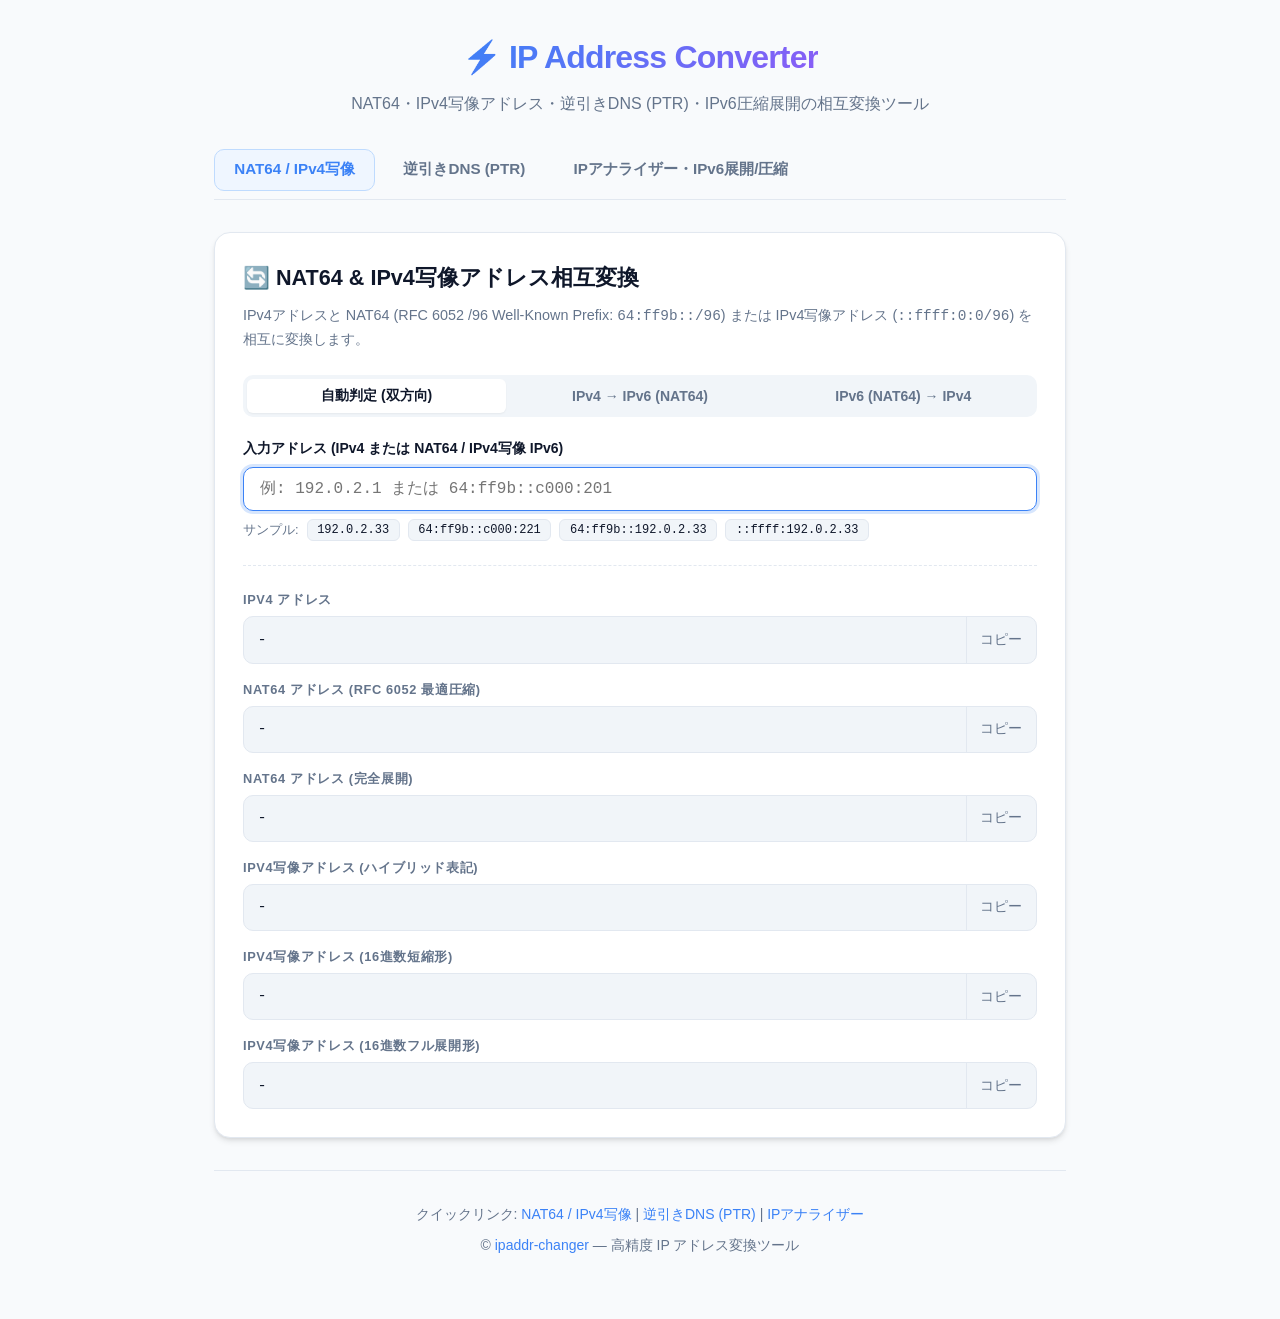
==== index.html @ 9bf3daca "refactor: 専用ページを削除し index.html に統合（URLハッシュルーティング対応）" ====
<!DOCTYPE html>
<html lang="ja">
<head>
  <meta charset="utf-8">
  <meta name="viewport" content="width=device-width, initial-scale=1.0">
  <title>IP Address Converter | 高機能IPアドレス変換ツール</title>
  <link rel="stylesheet" href="css/style.css">
</head>
<body>
  <div class="container">
    <header>
      <h1 class="site-title">⚡ IP Address Converter</h1>
      <p class="site-description">NAT64・IPv4写像アドレス・逆引きDNS (PTR)・IPv6圧縮展開の相互変換ツール</p>
    </header>

    <nav class="nav-tabs" role="tablist">
      <button class="nav-tab active" data-tab="nat64" role="tab">NAT64 / IPv4写像</button>
      <button class="nav-tab" data-tab="reversedns" role="tab">逆引きDNS (PTR)</button>
      <button class="nav-tab" data-tab="analyzer" role="tab">IPアナライザー・IPv6展開/圧縮</button>
    </nav>

    <!-- Tab 1: NAT64 / IPv4-Mapped -->
    <main id="tab-nat64" class="tab-content">
      <div class="card">
        <h2 class="card-title">🔄 NAT64 & IPv4写像アドレス相互変換</h2>
        <p class="card-desc">IPv4アドレスと NAT64 (RFC 6052 /96 Well-Known Prefix: <code>64:ff9b::/96</code>) または IPv4写像アドレス (<code>::ffff:0:0/96</code>) を相互に変換します。</p>

        <div class="mode-selector">
          <button type="button" class="mode-btn active" id="nat64-mode-auto">自動判定 (双方向)</button>
          <button type="button" class="mode-btn" id="nat64-mode-v4tov6">IPv4 → IPv6 (NAT64)</button>
          <button type="button" class="mode-btn" id="nat64-mode-v6tov4">IPv6 (NAT64) → IPv4</button>
        </div>

        <div class="form-group">
          <label class="form-label" for="nat64-input">入力アドレス (IPv4 または NAT64 / IPv4写像 IPv6)</label>
          <div class="input-wrapper">
            <input type="text" id="nat64-input" class="input-text" placeholder="例: 192.0.2.1 または 64:ff9b::c000:201" autofocus>
          </div>
          <div class="sample-chips">
            <span class="sample-label">サンプル:</span>
            <button type="button" class="sample-chip" data-fill-nat64="192.0.2.33">192.0.2.33</button>
            <button type="button" class="sample-chip" data-fill-nat64="64:ff9b::c000:221">64:ff9b::c000:221</button>
            <button type="button" class="sample-chip" data-fill-nat64="64:ff9b::192.0.2.33">64:ff9b::192.0.2.33</button>
            <button type="button" class="sample-chip" data-fill-nat64="::ffff:192.0.2.33">::ffff:192.0.2.33</button>
          </div>
        </div>

        <div id="nat64-alert" class="alert alert-error alert-hidden"></div>

        <div id="nat64-results" class="result-group">
          <div class="result-item" id="res-nat64-v4-wrap">
            <div class="result-header">
              <span class="result-title">IPv4 アドレス</span>
            </div>
            <div class="copy-box">
              <span class="result-value" id="res-nat64-v4">-</span>
              <button type="button" class="btn-copy" data-target="res-nat64-v4">コピー</button>
            </div>
          </div>

          <div class="result-item" id="res-nat64-wkp-wrap">
            <div class="result-header">
              <span class="result-title">NAT64 アドレス (RFC 6052 最適圧縮)</span>
            </div>
            <div class="copy-box">
              <span class="result-value" id="res-nat64-wkp">-</span>
              <button type="button" class="btn-copy" data-target="res-nat64-wkp">コピー</button>
            </div>
          </div>

          <div class="result-item" id="res-nat64-full-wrap">
            <div class="result-header">
              <span class="result-title">NAT64 アドレス (完全展開)</span>
            </div>
            <div class="copy-box">
              <span class="result-value" id="res-nat64-full">-</span>
              <button type="button" class="btn-copy" data-target="res-nat64-full">コピー</button>
            </div>
          </div>

          <div class="result-item" id="res-nat64-mapped-wrap">
            <div class="result-header">
              <span class="result-title">IPv4写像アドレス (ハイブリッド表記)</span>
            </div>
            <div class="copy-box">
              <span class="result-value" id="res-nat64-mapped">-</span>
              <button type="button" class="btn-copy" data-target="res-nat64-mapped">コピー</button>
            </div>
          </div>

          <div class="result-item" id="res-nat64-mapped-hex-wrap">
            <div class="result-header">
              <span class="result-title">IPv4写像アドレス (16進数短縮形)</span>
            </div>
            <div class="copy-box">
              <span class="result-value" id="res-nat64-mapped-hex">-</span>
              <button type="button" class="btn-copy" data-target="res-nat64-mapped-hex">コピー</button>
            </div>
          </div>

          <div class="result-item" id="res-nat64-mapped-full-wrap">
            <div class="result-header">
              <span class="result-title">IPv4写像アドレス (16進数フル展開形)</span>
            </div>
            <div class="copy-box">
              <span class="result-value" id="res-nat64-mapped-full">-</span>
              <button type="button" class="btn-copy" data-target="res-nat64-mapped-full">コピー</button>
            </div>
          </div>
        </div>
      </div>
    </main>

    <!-- Tab 2: Reverse DNS -->
    <main id="tab-reversedns" class="tab-content" style="display: none;">
      <div class="card">
        <h2 class="card-title">🌐 逆引きDNS レコード (PTR / ゾーン名) 相互変換</h2>
        <p class="card-desc">IPアドレス・CIDRサブネット (IPv4 / IPv6) と 逆引きドメイン (<code>.in-addr.arpa</code> / <code>.ip6.arpa</code>) を双方向に変換します。ホストのPTRレコードだけでなく、サブネット委任ゾーン名（<code>/24</code>, <code>/16</code>, <code>/8</code>, RFC 2317, <code>/32</code>, <code>/56</code> 等）も自動処理します。</p>

        <div class="form-group">
          <label class="form-label" for="rdns-input">入力 (IPアドレス、CIDRプレフィックス、または逆引きDNSゾーン/レコード)</label>
          <div class="input-wrapper">
            <input type="text" id="rdns-input" class="input-text" placeholder="例: 192.168.1.0/24, 2001:db8::/32, 1.168.192.in-addr.arpa">
          </div>
          <div class="sample-chips">
            <span class="sample-label">ホスト:</span>
            <button type="button" class="sample-chip" data-fill-rdns="192.168.1.1">192.168.1.1</button>
            <button type="button" class="sample-chip" data-fill-rdns="2001:db8::1">2001:db8::1</button>
            <span class="sample-label">IPv4 CIDR:</span>
            <button type="button" class="sample-chip" data-fill-rdns="192.168.1.0/24">192.168.1.0/24</button>
            <button type="button" class="sample-chip" data-fill-rdns="10.0.0.0/8">10.0.0.0/8</button>
            <button type="button" class="sample-chip" data-fill-rdns="192.168.1.0/25">192.168.1.0/25 (RFC2317)</button>
            <span class="sample-label">IPv6 CIDR:</span>
            <button type="button" class="sample-chip" data-fill-rdns="2001:db8::/32">2001:db8::/32</button>
            <button type="button" class="sample-chip" data-fill-rdns="2001:db8:1234:5600::/56">2001:db8:1234:5600::/56</button>
            <span class="sample-label">ゾーン復元:</span>
            <button type="button" class="sample-chip" data-fill-rdns="1.168.192.in-addr.arpa">1.168.192.in-addr.arpa</button>
            <button type="button" class="sample-chip" data-fill-rdns="8.b.d.0.1.0.0.2.ip6.arpa">8.b.d.0.1.0.0.2.ip6.arpa</button>
          </div>
        </div>

        <div id="rdns-alert" class="alert alert-error alert-hidden"></div>
        <div id="rdns-warn" class="alert alert-warning alert-hidden"></div>

        <div id="rdns-results" class="result-group">
          <div class="result-item">
            <div class="result-header">
              <span class="result-title" id="res-rdns-label-1">変換結果 (レコード / ゾーン名)</span>
              <span class="badge" id="res-rdns-badge-1">PTR Record</span>
            </div>
            <div class="copy-box">
              <span class="result-value" id="res-rdns-val-1">-</span>
              <button type="button" class="btn-copy" data-target="res-rdns-val-1">コピー</button>
            </div>
          </div>

          <div class="result-item" id="res-rdns-origin-wrap">
            <div class="result-header">
              <span class="result-title">DNS ゾーン Origin 表記 (末尾ドット付き)</span>
            </div>
            <div class="copy-box">
              <span class="result-value" id="res-rdns-origin-val">-</span>
              <button type="button" class="btn-copy" data-target="res-rdns-origin-val">コピー</button>
            </div>
          </div>

          <div class="result-item" id="res-rdns-rfc2317-wrap" style="display: none;">
            <div class="result-header">
              <span class="result-title">RFC 2317 形式 (ハイフン委任ゾーン表記)</span>
            </div>
            <div class="copy-box">
              <span class="result-value" id="res-rdns-rfc2317-val">-</span>
              <button type="button" class="btn-copy" data-target="res-rdns-rfc2317-val">コピー</button>
            </div>
          </div>

          <div class="result-item" id="res-rdns-extra-wrap" style="display: none;">
            <div class="result-header">
              <span class="result-title">IPv6 完全展開形式</span>
            </div>
            <div class="copy-box">
              <span class="result-value" id="res-rdns-extra-val">-</span>
              <button type="button" class="btn-copy" data-target="res-rdns-extra-val">コピー</button>
            </div>
          </div>
        </div>
      </div>
    </main>

    <!-- Tab 3: IP Analyzer -->
    <main id="tab-analyzer" class="tab-content" style="display: none;">
      <div class="card">
        <h2 class="card-title">🔍 IP詳細アナライザー & IPv6圧縮/展開</h2>
        <p class="card-desc">入力された IPv4 / IPv6 アドレスの詳細情報（スコープ、10進数、16進数、2進数、圧縮/展開）を解析します。</p>

        <div class="form-group">
          <label class="form-label" for="analyzer-input">IPアドレスを入力</label>
          <div class="input-wrapper">
            <input type="text" id="analyzer-input" class="input-text" placeholder="例: 172.16.254.1 または 2001:0db8:0000:0000:0000:0000:0000:0001">
          </div>
          <div class="sample-chips">
            <span class="sample-label">サンプル:</span>
            <button type="button" class="sample-chip" data-fill-analyzer="10.0.0.1">10.0.0.1 (Private)</button>
            <button type="button" class="sample-chip" data-fill-analyzer="2001:db8::1">2001:db8::1</button>
            <button type="button" class="sample-chip" data-fill-analyzer="fe80::1">fe80::1 (Link-Local)</button>
            <button type="button" class="sample-chip" data-fill-analyzer="64:ff9b::192.0.2.1">64:ff9b::192.0.2.1 (NAT64)</button>
          </div>
        </div>

        <div id="analyzer-alert" class="alert alert-error alert-hidden"></div>

        <div id="analyzer-results" class="result-group" style="display: none;">
          <table class="details-table">
            <tbody>
              <tr>
                <th>IPバージョン</th>
                <td id="det-version">-</td>
              </tr>
              <tr>
                <th>標準表記 (RFC 5952)</th>
                <td id="det-standard">-</td>
              </tr>
              <tr id="det-full-row">
                <th>完全展開表記</th>
                <td id="det-full">-</td>
              </tr>
              <tr>
                <th>スコープ / 属性</th>
                <td id="det-scope">-</td>
              </tr>
              <tr>
                <th>逆引きDNS (PTR)</th>
                <td id="det-reverse">-</td>
              </tr>
              <tr id="det-decimal-row">
                <th>10進数 (Integer)</th>
                <td id="det-decimal">-</td>
              </tr>
              <tr>
                <th>16進数 (Hex)</th>
                <td id="det-hex">-</td>
              </tr>
              <tr>
                <th>2進数 (Binary)</th>
                <td id="det-binary">-</td>
              </tr>
            </tbody>
          </table>
        </div>
      </div>
    </main>

    <footer>
      <p>クイックリンク: <a href="#nat64">NAT64 / IPv4写像</a> | <a href="#reversedns">逆引きDNS (PTR)</a> | <a href="#analyzer">IPアナライザー</a></p>
      <p style="margin-top: 0.5rem;">© <a href="https://github.com/kanakou/ipaddr-changer" target="_blank" rel="noopener">ipaddr-changer</a> — 高精度 IP アドレス変換ツール</p>
    </footer>
  </div>

  <script src="js/ip-utils.js"></script>
  <script src="js/app.js"></script>
</body>
</html>
---- css/style.css ----
/* style.css - IP Address Changer Modern Design System */

:root {
  --bg: #f8fafc;
  --bg-card: #ffffff;
  --bg-input: #ffffff;
  --bg-subtle: #f1f5f9;
  --text-main: #0f172a;
  --text-muted: #64748b;
  --primary: #3b82f6;
  --primary-hover: #2563eb;
  --primary-light: #eff6ff;
  --primary-border: #bfdbfe;
  --success: #10b981;
  --success-bg: #ecfdf5;
  --error: #ef4444;
  --error-bg: #fef2f2;
  --border: #e2e8f0;
  --border-focus: #3b82f6;
  --shadow-sm: 0 1px 2px 0 rgb(0 0 0 / 0.05);
  --shadow: 0 4px 6px -1px rgb(0 0 0 / 0.1), 0 2px 4px -2px rgb(0 0 0 / 0.1);
  --shadow-lg: 0 10px 15px -3px rgb(0 0 0 / 0.1), 0 4px 6px -4px rgb(0 0 0 / 0.1);
  --radius-sm: 6px;
  --radius-md: 10px;
  --radius-lg: 16px;
  --font-mono: ui-monospace, SFMono-Regular, Menlo, Monaco, Consolas, "Liberation Mono", "Courier New", monospace;
  --font-sans: -apple-system, BlinkMacSystemFont, "Segoe UI", Roboto, "Helvetica Neue", Arial, sans-serif;
}

@media (prefers-color-scheme: dark) {
  :root {
    --bg: #0f172a;
    --bg-card: #1e293b;
    --bg-input: #0f172a;
    --bg-subtle: #334155;
    --text-main: #f8fafc;
    --text-muted: #94a3b8;
    --primary: #60a5fa;
    --primary-hover: #3b82f6;
    --primary-light: rgba(59, 130, 246, 0.15);
    --primary-border: #1d4ed8;
    --success: #34d399;
    --success-bg: rgba(16, 185, 129, 0.15);
    --error: #f87171;
    --error-bg: rgba(239, 68, 68, 0.15);
    --border: #334155;
    --border-focus: #60a5fa;
    --shadow-sm: 0 1px 2px 0 rgb(0 0 0 / 0.3);
    --shadow: 0 4px 6px -1px rgb(0 0 0 / 0.3);
    --shadow-lg: 0 10px 15px -3px rgb(0 0 0 / 0.4);
  }
}

* {
  box-sizing: border-box;
  margin: 0;
  padding: 0;
}

body {
  font-family: var(--font-sans);
  background-color: var(--bg);
  color: var(--text-main);
  line-height: 1.6;
  min-height: 100vh;
  display: flex;
  flex-direction: column;
}

.container {
  max-width: 900px;
  margin: 0 auto;
  padding: 2rem 1.5rem;
  width: 100%;
}

/* Header */
header {
  margin-bottom: 2rem;
  text-align: center;
}

.site-title {
  font-size: 2rem;
  font-weight: 800;
  letter-spacing: -0.025em;
  background: linear-gradient(135deg, #3b82f6 0%, #8b5cf6 100%);
  -webkit-background-clip: text;
  -webkit-text-fill-color: transparent;
  display: inline-flex;
  align-items: center;
  gap: 0.5rem;
}

.site-description {
  color: var(--text-muted);
  font-size: 1rem;
  margin-top: 0.5rem;
}

/* Navigation Tabs */
.nav-tabs {
  display: flex;
  gap: 0.5rem;
  margin-bottom: 2rem;
  border-bottom: 1px solid var(--border);
  padding-bottom: 0.5rem;
  overflow-x: auto;
}

.nav-tab {
  padding: 0.6rem 1.2rem;
  border-radius: var(--radius-md);
  color: var(--text-muted);
  text-decoration: none;
  font-weight: 600;
  font-size: 0.95rem;
  transition: all 0.2s ease;
  white-space: nowrap;
  border: 1px solid transparent;
  cursor: pointer;
  background: none;
}

.nav-tab:hover {
  color: var(--text-main);
  background-color: var(--bg-subtle);
}

.nav-tab.active {
  color: var(--primary);
  background-color: var(--primary-light);
  border-color: var(--primary-border);
}

/* Cards */
.card {
  background-color: var(--bg-card);
  border: 1px solid var(--border);
  border-radius: var(--radius-lg);
  padding: 1.75rem;
  box-shadow: var(--shadow);
  margin-bottom: 2rem;
  transition: box-shadow 0.2s ease;
}

.card-title {
  font-size: 1.35rem;
  font-weight: 700;
  margin-bottom: 0.5rem;
  display: flex;
  align-items: center;
  gap: 0.5rem;
}

.card-desc {
  color: var(--text-muted);
  font-size: 0.9rem;
  margin-bottom: 1.5rem;
}

/* Forms & Inputs */
.form-group {
  margin-bottom: 1.25rem;
}

.form-label {
  display: block;
  font-weight: 600;
  font-size: 0.875rem;
  margin-bottom: 0.5rem;
  color: var(--text-main);
}

.input-wrapper {
  position: relative;
  display: flex;
  align-items: center;
}

.input-text {
  width: 100%;
  padding: 0.75rem 1rem;
  font-size: 1rem;
  font-family: var(--font-mono);
  background-color: var(--bg-input);
  border: 1.5px solid var(--border);
  border-radius: var(--radius-md);
  color: var(--text-main);
  transition: all 0.2s ease;
}

.input-text:focus {
  outline: none;
  border-color: var(--border-focus);
  box-shadow: 0 0 0 3px rgba(59, 130, 246, 0.2);
}

.input-text.error {
  border-color: var(--error);
  box-shadow: 0 0 0 3px rgba(239, 68, 68, 0.2);
}

/* Sample chips */
.sample-chips {
  display: flex;
  flex-wrap: wrap;
  align-items: center;
  gap: 0.5rem;
  margin-top: 0.5rem;
  font-size: 0.8rem;
}

.sample-label {
  color: var(--text-muted);
}

.sample-chip {
  background: var(--bg-subtle);
  border: 1px solid var(--border);
  color: var(--text-main);
  padding: 0.2rem 0.6rem;
  border-radius: var(--radius-sm);
  font-family: var(--font-mono);
  font-size: 0.75rem;
  cursor: pointer;
  transition: all 0.15s ease;
}

.sample-chip:hover {
  background: var(--primary-light);
  border-color: var(--primary);
  color: var(--primary);
}

/* Mode Switchers */
.mode-selector {
  display: flex;
  background-color: var(--bg-subtle);
  padding: 0.25rem;
  border-radius: var(--radius-md);
  margin-bottom: 1.25rem;
  gap: 0.25rem;
}

.mode-btn {
  flex: 1;
  padding: 0.5rem 1rem;
  font-size: 0.875rem;
  font-weight: 600;
  border: none;
  border-radius: var(--radius-sm);
  background: transparent;
  color: var(--text-muted);
  cursor: pointer;
  transition: all 0.2s ease;
}

.mode-btn.active {
  background-color: var(--bg-card);
  color: var(--text-main);
  box-shadow: var(--shadow-sm);
}

/* Results */
.result-group {
  margin-top: 1.5rem;
  padding-top: 1.5rem;
  border-top: 1px dashed var(--border);
}

.result-item {
  margin-bottom: 1rem;
}

.result-item:last-child {
  margin-bottom: 0;
}

.result-header {
  display: flex;
  justify-content: space-between;
  align-items: center;
  margin-bottom: 0.35rem;
}

.result-title {
  font-size: 0.8rem;
  font-weight: 600;
  text-transform: uppercase;
  letter-spacing: 0.05em;
  color: var(--text-muted);
}

.copy-box {
  display: flex;
  background-color: var(--bg-subtle);
  border: 1px solid var(--border);
  border-radius: var(--radius-md);
  overflow: hidden;
}

.result-value {
  flex: 1;
  padding: 0.65rem 0.85rem;
  font-family: var(--font-mono);
  font-size: 0.95rem;
  color: var(--text-main);
  word-break: break-all;
  user-select: all;
}

.btn-copy {
  padding: 0 0.85rem;
  background: transparent;
  border: none;
  border-left: 1px solid var(--border);
  color: var(--text-muted);
  cursor: pointer;
  font-size: 0.85rem;
  display: inline-flex;
  align-items: center;
  gap: 0.3rem;
  transition: all 0.15s ease;
}

.btn-copy:hover {
  background-color: var(--bg-card);
  color: var(--primary);
}

.btn-copy.copied {
  color: var(--success);
  font-weight: 600;
}

/* Status Alert */
.alert {
  padding: 0.75rem 1rem;
  border-radius: var(--radius-md);
  font-size: 0.9rem;
  margin-top: 1rem;
  display: flex;
  align-items: center;
  gap: 0.5rem;
}

.alert-error {
  background-color: var(--error-bg);
  color: var(--error);
  border: 1px solid var(--error);
}

.alert-warning {
  background-color: rgba(245, 158, 11, 0.15);
  color: #d97706;
  border: 1px solid #f59e0b;
}

@media (prefers-color-scheme: dark) {
  .alert-warning {
    background-color: rgba(245, 158, 11, 0.2);
    color: #fbbf24;
    border-color: #d97706;
  }
}

.alert-hidden {
  display: none;
}

/* Badge */
.badge {
  display: inline-block;
  padding: 0.2rem 0.5rem;
  border-radius: 9999px;
  font-size: 0.75rem;
  font-weight: 600;
  background-color: var(--primary-light);
  color: var(--primary);
}

/* Details Table */
.details-table {
  width: 100%;
  border-collapse: collapse;
  margin-top: 1rem;
  font-size: 0.9rem;
}

.details-table th,
.details-table td {
  padding: 0.6rem 0.8rem;
  border-bottom: 1px solid var(--border);
  text-align: left;
}

.details-table th {
  color: var(--text-muted);
  font-weight: 600;
  width: 30%;
}

.details-table td {
  font-family: var(--font-mono);
  word-break: break-all;
}

/* Footer */
footer {
  margin-top: auto;
  text-align: center;
  padding: 2rem 1.5rem;
  color: var(--text-muted);
  font-size: 0.875rem;
  border-top: 1px solid var(--border);
}

footer a {
  color: var(--primary);
  text-decoration: none;
}

footer a:hover {
  text-decoration: underline;
}
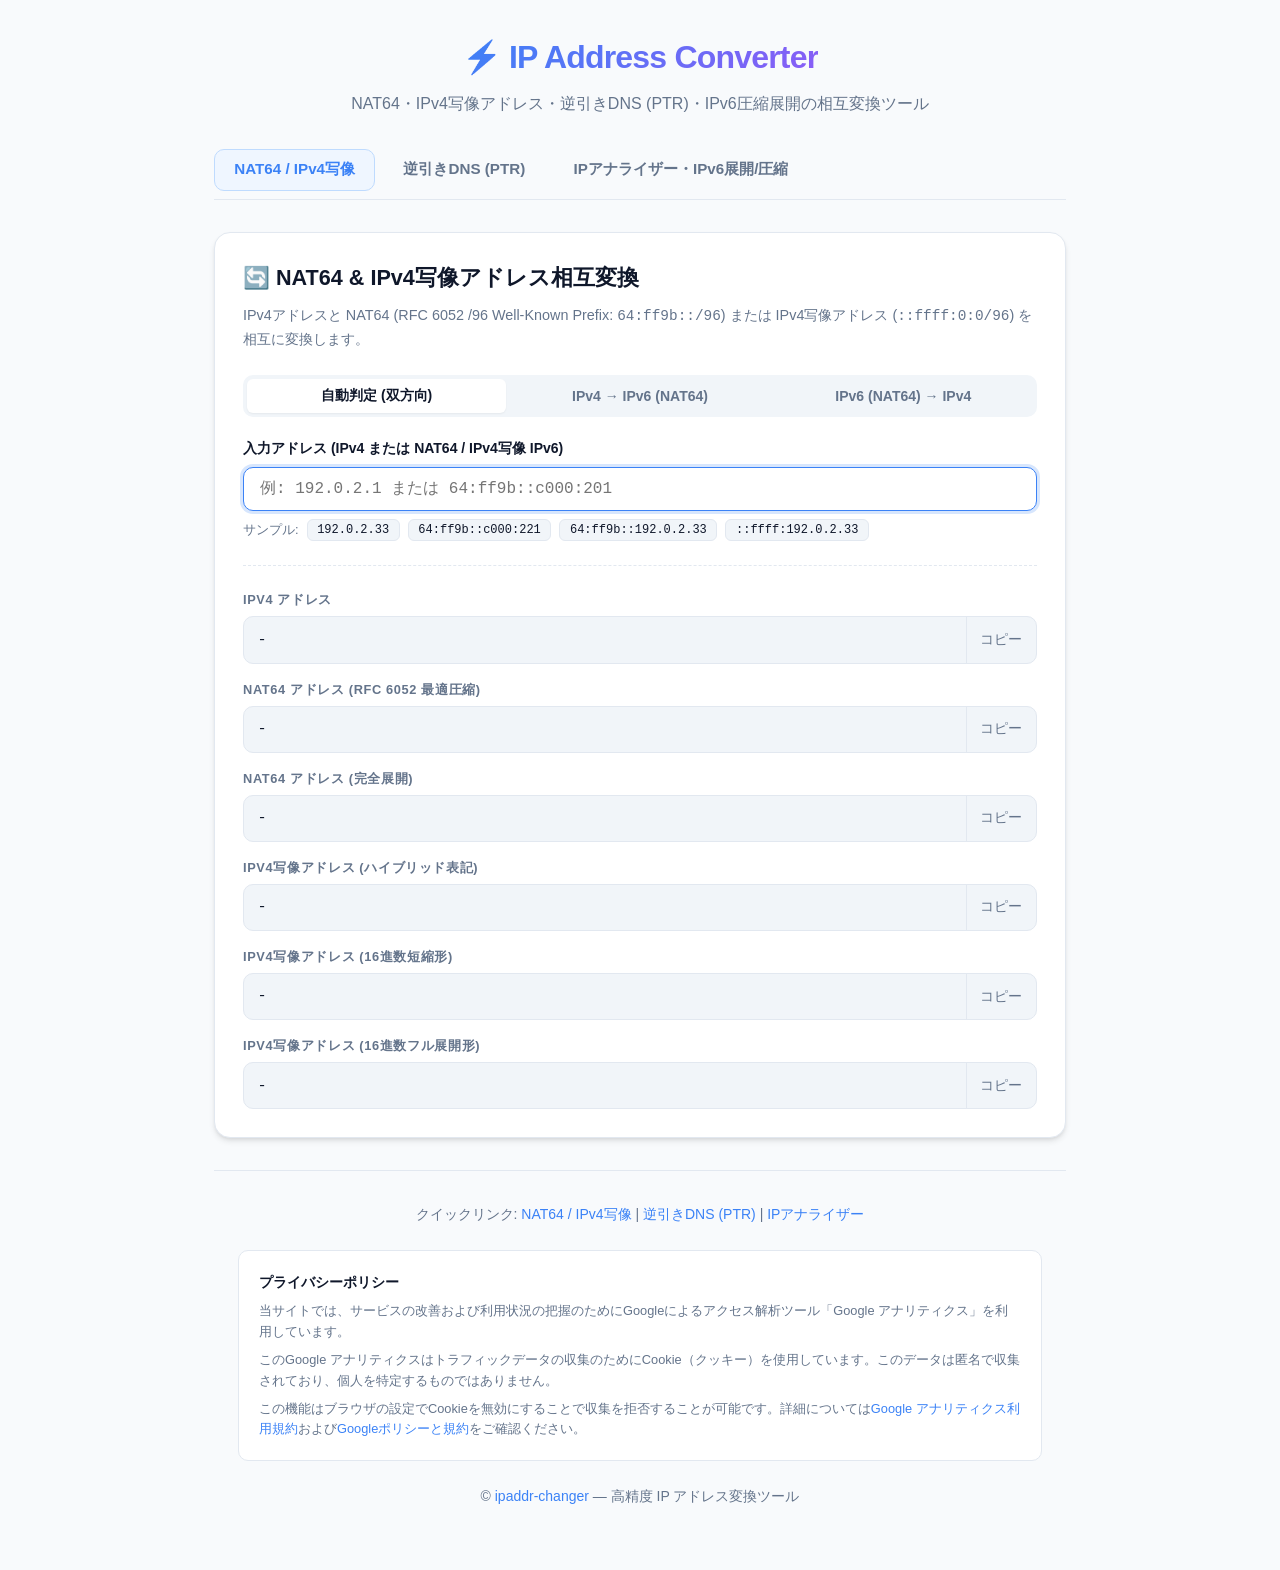
==== commit 3c62e657: "docs: フッターにGoogle アナリティクスに関するプライバシーポリシーを追記" ====
--- a/index.html
+++ b/index.html
@@ -1,10 +1,25 @@
 <!DOCTYPE html>
 <html lang="ja">
 <head>
+  <!-- Google tag (gtag.js) -->
+  <script async src="https://www.googletagmanager.com/gtag/js?id=G-KSFQSKM2C0"></script>
+  <script>
+    window.dataLayer = window.dataLayer || [];
+    function gtag(){dataLayer.push(arguments);}
+    gtag('js', new Date());
+
+    gtag('config', 'G-KSFQSKM2C0');
+  </script>
+
   <meta charset="utf-8">
   <meta name="viewport" content="width=device-width, initial-scale=1.0">
   <title>IP Address Converter | 高機能IPアドレス変換ツール</title>
-  <link rel="stylesheet" href="css/style.css">
+  <meta name="description" content="NAT64・IPv4写像アドレス・逆引きDNS (PTR / ゾーン名)・IPv6圧縮展開の高速相互変換ツール">
+  <meta name="theme-color" content="#3b82f6">
+  <link rel="manifest" href="./manifest.json">
+  <link rel="icon" type="image/svg+xml" href="./icons/icon.svg">
+  <link rel="apple-touch-icon" href="./icons/icon-192.png">
+  <link rel="stylesheet" href="./css/style.css">
 </head>
 <body>
   <div class="container">
@@ -252,11 +267,28 @@
 
     <footer>
       <p>クイックリンク: <a href="#nat64">NAT64 / IPv4写像</a> | <a href="#reversedns">逆引きDNS (PTR)</a> | <a href="#analyzer">IPアナライザー</a></p>
-      <p style="margin-top: 0.5rem;">© <a href="https://github.com/kanakou/ipaddr-changer" target="_blank" rel="noopener">ipaddr-changer</a> — 高精度 IP アドレス変換ツール</p>
+      
+      <section class="privacy-policy" aria-labelledby="privacy-policy-heading">
+        <h3 id="privacy-policy-heading" class="privacy-policy-title">プライバシーポリシー</h3>
+        <p>当サイトでは、サービスの改善および利用状況の把握のためにGoogleによるアクセス解析ツール「Google アナリティクス」を利用しています。</p>
+        <p>このGoogle アナリティクスはトラフィックデータの収集のためにCookie（クッキー）を使用しています。このデータは匿名で収集されており、個人を特定するものではありません。</p>
+        <p>この機能はブラウザの設定でCookieを無効にすることで収集を拒否することが可能です。詳細については<a href="https://marketingplatform.google.com/about/analytics/terms/jp/" target="_blank" rel="noopener noreferrer">Google アナリティクス利用規約</a>および<a href="https://policies.google.com/technologies/partner-sites?hl=ja" target="_blank" rel="noopener noreferrer">Googleポリシーと規約</a>をご確認ください。</p>
+      </section>
+
+      <p style="margin-top: 1.5rem;">© <a href="https://github.com/kanakou/ipaddr-changer" target="_blank" rel="noopener">ipaddr-changer</a> — 高精度 IP アドレス変換ツール</p>
     </footer>
   </div>
 
-  <script src="js/ip-utils.js"></script>
-  <script src="js/app.js"></script>
+  <script src="./js/ip-utils.js"></script>
+  <script src="./js/app.js"></script>
+  <script>
+    if ('serviceWorker' in navigator) {
+      window.addEventListener('load', () => {
+        navigator.serviceWorker.register('./sw.js').catch((err) => {
+          console.warn('ServiceWorker registration failed:', err);
+        });
+      });
+    }
+  </script>
 </body>
 </html>
--- a/css/style.css
+++ b/css/style.css
@@ -425,3 +425,27 @@
   text-decoration: underline;
 }
 
+/* Privacy Policy */
+.privacy-policy {
+  margin-top: 1.5rem;
+  padding: 1.25rem;
+  background-color: var(--bg-card);
+  border: 1px solid var(--border);
+  border-radius: var(--radius-md);
+  text-align: left;
+  font-size: 0.8rem;
+  line-height: 1.6;
+  color: var(--text-muted);
+}
+
+.privacy-policy-title {
+  font-size: 0.875rem;
+  font-weight: 700;
+  color: var(--text-main);
+  margin-bottom: 0.5rem;
+}
+
+.privacy-policy p + p {
+  margin-top: 0.5rem;
+}
+
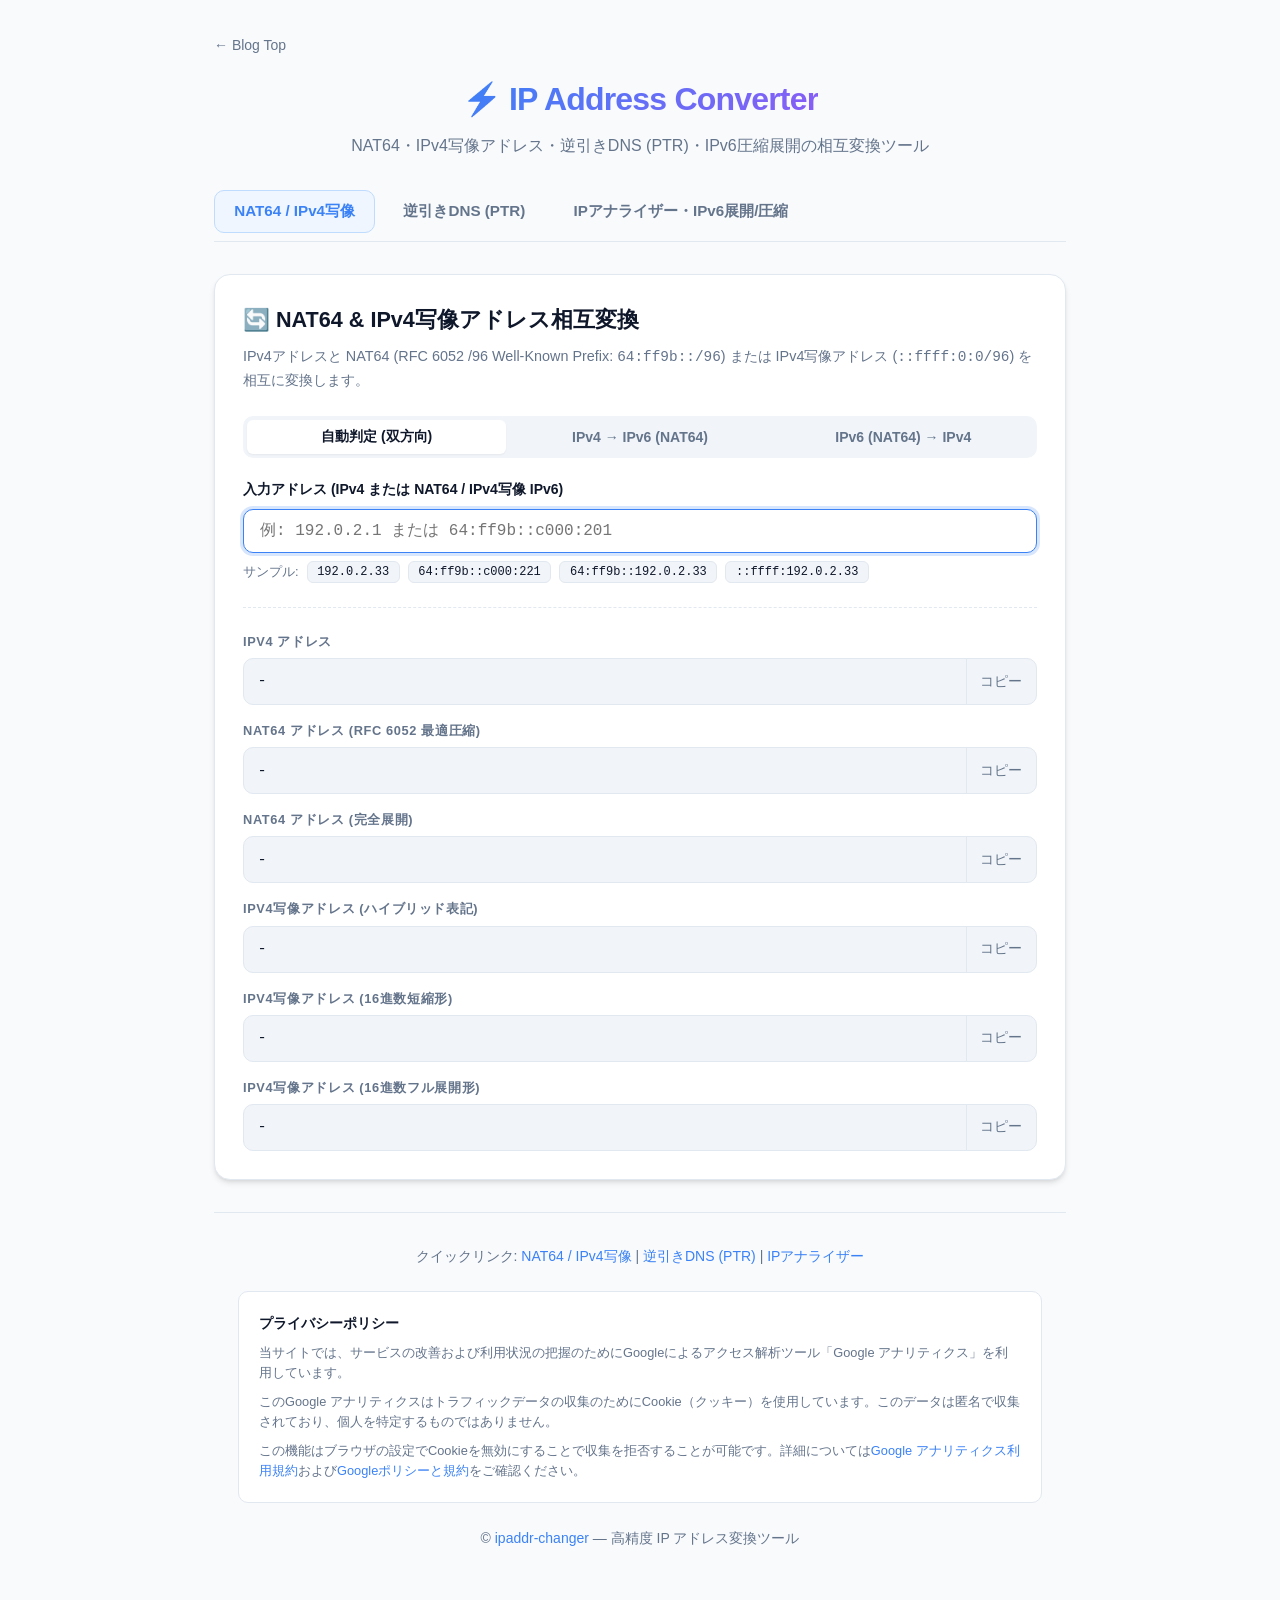
==== commit 533b0966: "feat: GA4タグを削除し、左上にブログトップへのリンクを追加" ====
--- a/index.html
+++ b/index.html
@@ -1,16 +1,6 @@
 <!DOCTYPE html>
 <html lang="ja">
 <head>
-  <!-- Google tag (gtag.js) -->
-  <script async src="https://www.googletagmanager.com/gtag/js?id=G-KSFQSKM2C0"></script>
-  <script>
-    window.dataLayer = window.dataLayer || [];
-    function gtag(){dataLayer.push(arguments);}
-    gtag('js', new Date());
-
-    gtag('config', 'G-KSFQSKM2C0');
-  </script>
-
   <meta charset="utf-8">
   <meta name="viewport" content="width=device-width, initial-scale=1.0">
   <title>IP Address Converter | 高機能IPアドレス変換ツール</title>
@@ -23,6 +13,9 @@
 </head>
 <body>
   <div class="container">
+    <div class="top-nav">
+      <a href="/">&larr; Blog Top</a>
+    </div>
     <header>
       <h1 class="site-title">⚡ IP Address Converter</h1>
       <p class="site-description">NAT64・IPv4写像アドレス・逆引きDNS (PTR)・IPv6圧縮展開の相互変換ツール</p>
@@ -283,8 +276,30 @@
   <script src="./js/app.js"></script>
   <script>
     if ('serviceWorker' in navigator) {
+      let refreshing = false;
+
+      // 新しいService Workerが有効化された際にページを自動リロードして最新状態を反映
+      navigator.serviceWorker.addEventListener('controllerchange', () => {
+        if (!refreshing) {
+          refreshing = true;
+          window.location.reload();
+        }
+      });
+
       window.addEventListener('load', () => {
-        navigator.serviceWorker.register('./sw.js').catch((err) => {
+        navigator.serviceWorker.register('./sw.js').then((registration) => {
+          // 新しいService Workerが見つかった場合の検知
+          registration.addEventListener('updatefound', () => {
+            const newWorker = registration.installing;
+            if (newWorker) {
+              newWorker.addEventListener('statechange', () => {
+                if (newWorker.state === 'installed' && navigator.serviceWorker.controller) {
+                  console.log('新しいバージョンのアプリケーションが利用可能です。自動更新されます。');
+                }
+              });
+            }
+          });
+        }).catch((err) => {
           console.warn('ServiceWorker registration failed:', err);
         });
       });
--- a/css/style.css
+++ b/css/style.css
@@ -74,6 +74,28 @@
   width: 100%;
 }
 
+/* Top Nav / Blog Top Link */
+.top-nav {
+  margin-bottom: 1rem;
+  text-align: left;
+}
+
+.top-nav a {
+  display: inline-flex;
+  align-items: center;
+  gap: 0.25rem;
+  font-size: 0.875rem;
+  font-weight: 500;
+  color: var(--text-muted);
+  text-decoration: none;
+  transition: color 0.15s ease;
+}
+
+.top-nav a:hover {
+  color: var(--primary);
+  text-decoration: underline;
+}
+
 /* Header */
 header {
   margin-bottom: 2rem;
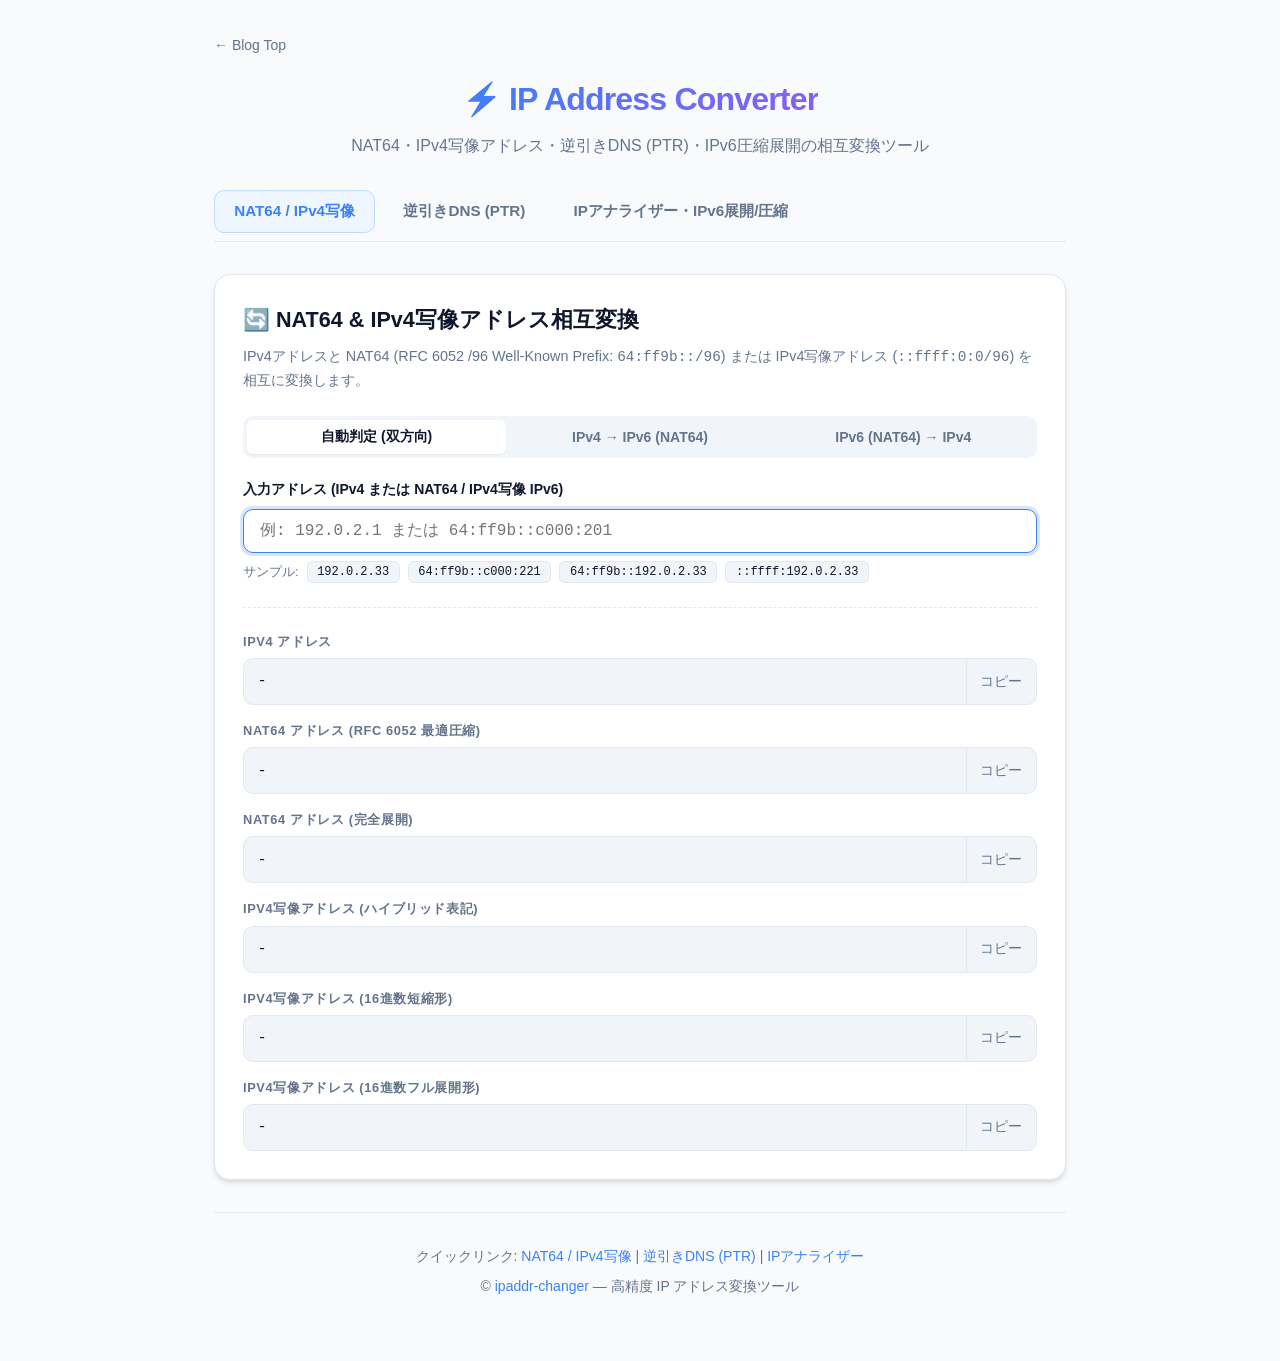
==== commit 594e569b: "docs: フッターのGoogleアナリティクスに関するプライバシーポリシーを削除" ====
--- a/index.html
+++ b/index.html
@@ -260,15 +260,7 @@
 
     <footer>
       <p>クイックリンク: <a href="#nat64">NAT64 / IPv4写像</a> | <a href="#reversedns">逆引きDNS (PTR)</a> | <a href="#analyzer">IPアナライザー</a></p>
-      
-      <section class="privacy-policy" aria-labelledby="privacy-policy-heading">
-        <h3 id="privacy-policy-heading" class="privacy-policy-title">プライバシーポリシー</h3>
-        <p>当サイトでは、サービスの改善および利用状況の把握のためにGoogleによるアクセス解析ツール「Google アナリティクス」を利用しています。</p>
-        <p>このGoogle アナリティクスはトラフィックデータの収集のためにCookie（クッキー）を使用しています。このデータは匿名で収集されており、個人を特定するものではありません。</p>
-        <p>この機能はブラウザの設定でCookieを無効にすることで収集を拒否することが可能です。詳細については<a href="https://marketingplatform.google.com/about/analytics/terms/jp/" target="_blank" rel="noopener noreferrer">Google アナリティクス利用規約</a>および<a href="https://policies.google.com/technologies/partner-sites?hl=ja" target="_blank" rel="noopener noreferrer">Googleポリシーと規約</a>をご確認ください。</p>
-      </section>
-
-      <p style="margin-top: 1.5rem;">© <a href="https://github.com/kanakou/ipaddr-changer" target="_blank" rel="noopener">ipaddr-changer</a> — 高精度 IP アドレス変換ツール</p>
+      <p style="margin-top: 0.5rem;">© <a href="https://github.com/kanakou/ipaddr-changer" target="_blank" rel="noopener">ipaddr-changer</a> — 高精度 IP アドレス変換ツール</p>
     </footer>
   </div>
 
--- a/css/style.css
+++ b/css/style.css
@@ -447,27 +447,3 @@
   text-decoration: underline;
 }
 
-/* Privacy Policy */
-.privacy-policy {
-  margin-top: 1.5rem;
-  padding: 1.25rem;
-  background-color: var(--bg-card);
-  border: 1px solid var(--border);
-  border-radius: var(--radius-md);
-  text-align: left;
-  font-size: 0.8rem;
-  line-height: 1.6;
-  color: var(--text-muted);
-}
-
-.privacy-policy-title {
-  font-size: 0.875rem;
-  font-weight: 700;
-  color: var(--text-main);
-  margin-bottom: 0.5rem;
-}
-
-.privacy-policy p + p {
-  margin-top: 0.5rem;
-}
-
